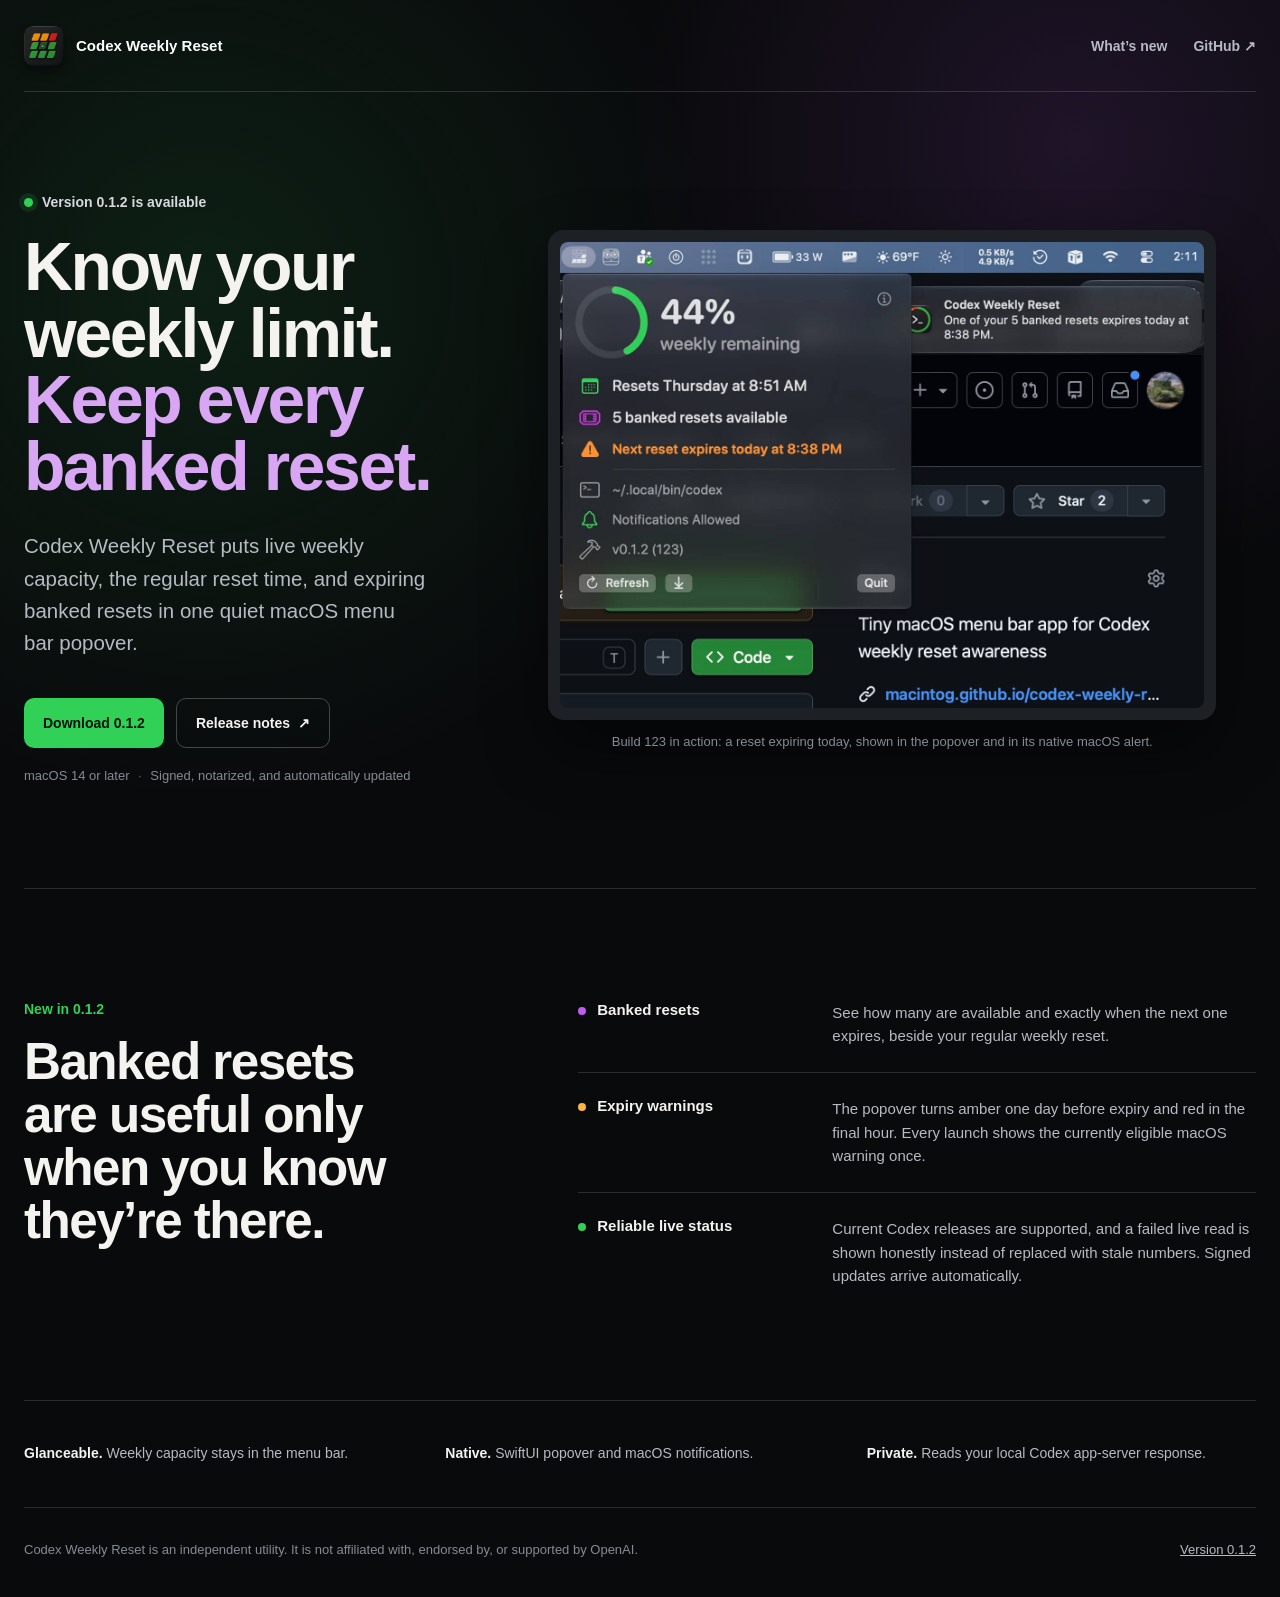
==== website/index.html @ 30fe97da "Version social preview image metadata" ====
<!doctype html>
<html lang="en">
<head>
  <meta charset="utf-8">
  <meta name="viewport" content="width=device-width, initial-scale=1">
  <meta name="color-scheme" content="dark">
  <title>Codex Weekly Reset</title>
  <meta name="description" content="A native macOS menu bar app for tracking weekly Codex capacity, banked resets, and upcoming reset expirations.">
  <link rel="canonical" href="https://macintog.github.io/codex-weekly-reset/">
  <meta property="og:title" content="Codex Weekly Reset">
  <meta property="og:description" content="See weekly Codex capacity, banked resets, and upcoming expirations without leaving the menu bar.">
  <meta property="og:type" content="website">
  <meta property="og:url" content="https://macintog.github.io/codex-weekly-reset/">
  <meta property="og:image" content="https://macintog.github.io/codex-weekly-reset/assets/codex-weekly-reset-alert.jpg?v=123">
  <meta property="og:image:secure_url" content="https://macintog.github.io/codex-weekly-reset/assets/codex-weekly-reset-alert.jpg?v=123">
  <meta property="og:image:type" content="image/jpeg">
  <meta property="og:image:width" content="1426">
  <meta property="og:image:height" content="1032">
  <meta property="og:image:alt" content="Codex Weekly Reset build 123 showing an expiring banked reset and its native macOS alert">
  <meta name="twitter:card" content="summary_large_image">
  <meta name="twitter:image" content="https://macintog.github.io/codex-weekly-reset/assets/codex-weekly-reset-alert.jpg?v=123">
  <meta name="twitter:image:alt" content="Codex Weekly Reset build 123 showing an expiring banked reset and its native macOS alert">
  <meta name="theme-color" content="#090a0c">
  <link rel="icon" href="assets/app-icon.png">
  <link rel="apple-touch-icon" href="assets/app-icon.png">
  <link rel="preload" href="assets/codex-weekly-reset-alert.jpg" as="image">
  <link rel="stylesheet" href="styles.css">
</head>
<body>
  <div class="site-shell">
    <header class="site-header">
      <a class="product-lockup" href="https://github.com/macintog/codex-weekly-reset" aria-label="Codex Weekly Reset on GitHub">
        <img src="assets/app-icon.png" width="40" height="40" alt="" class="app-icon">
        <span>Codex Weekly Reset</span>
      </a>

      <nav class="site-nav" aria-label="Site links">
        <a href="#whats-new">What’s new</a>
        <a href="https://github.com/macintog/codex-weekly-reset">GitHub <span aria-hidden="true">↗</span></a>
      </nav>
    </header>

    <main>
      <section class="hero" aria-labelledby="hero-title">
        <div class="hero-copy">
          <p class="release-line"><span class="release-dot" aria-hidden="true"></span>Version 0.1.2 is available</p>
          <h1 id="hero-title">Know your weekly limit. <span>Keep every banked reset.</span></h1>
          <p class="lede">Codex Weekly Reset puts live weekly capacity, the regular reset time, and expiring banked resets in one quiet macOS menu bar popover.</p>

          <div class="actions" aria-label="Download and release links">
            <a class="button button-primary" href="downloads/CodexWeeklyReset.zip">Download 0.1.2</a>
            <a class="button button-secondary" href="https://github.com/macintog/codex-weekly-reset/releases/tag/v0.1.2">Release notes <span aria-hidden="true">↗</span></a>
          </div>

          <p class="download-meta">macOS 14 or later <span aria-hidden="true">·</span> Signed, notarized, and automatically updated</p>
        </div>

        <figure class="hero-visual">
          <a class="preview-link" href="assets/codex-weekly-reset-alert.jpg" aria-label="Open the full-size Codex Weekly Reset launch warning screenshot">
            <div class="preview-frame">
              <img class="app-preview-image" src="assets/codex-weekly-reset-alert.jpg" width="1426" height="1032" alt="Codex Weekly Reset build 123 showing 44 percent weekly capacity, five banked resets, a reset expiring today, and its matching native macOS notification">
            </div>
          </a>
          <figcaption>Build 123 in action: a reset expiring today, shown in the popover and in its native macOS alert.</figcaption>
        </figure>
      </section>

      <section class="release-section" id="whats-new" aria-labelledby="release-title">
        <div class="release-heading">
          <p>New in 0.1.2</p>
          <h2 id="release-title">Banked resets are useful only when you know they’re there.</h2>
        </div>

        <dl class="feature-list">
          <div class="feature-row feature-row-primary">
            <dt><span class="feature-signal purple" aria-hidden="true"></span>Banked resets</dt>
            <dd>See how many are available and exactly when the next one expires, beside your regular weekly reset.</dd>
          </div>
          <div class="feature-row">
            <dt><span class="feature-signal amber" aria-hidden="true"></span>Expiry warnings</dt>
            <dd>The popover turns amber one day before expiry and red in the final hour. Every launch shows the currently eligible macOS warning once.</dd>
          </div>
          <div class="feature-row">
            <dt><span class="feature-signal green" aria-hidden="true"></span>Reliable live status</dt>
            <dd>Current Codex releases are supported, and a failed live read is shown honestly instead of replaced with stale numbers. Signed updates arrive automatically.</dd>
          </div>
        </dl>
      </section>

      <section class="confidence-row" aria-label="Product details">
        <p><strong>Glanceable.</strong> Weekly capacity stays in the menu bar.</p>
        <p><strong>Native.</strong> SwiftUI popover and macOS notifications.</p>
        <p><strong>Private.</strong> Reads your local Codex app-server response.</p>
      </section>
    </main>

    <footer class="site-footer">
      <p>Codex Weekly Reset is an independent utility. It is not affiliated with, endorsed by, or supported by OpenAI.</p>
      <a href="https://github.com/macintog/codex-weekly-reset/releases/tag/v0.1.2">Version 0.1.2</a>
    </footer>
  </div>
</body>
</html>
---- website/styles.css ----
:root {
  color-scheme: dark;
  --bg: #090a0c;
  --surface: #15171b;
  --surface-raised: #1d2025;
  --text: #f5f3ef;
  --muted: #b7bac2;
  --faint: #858a94;
  --line: rgba(255, 255, 255, 0.14);
  --line-strong: rgba(255, 255, 255, 0.24);
  --green: #31d158;
  --purple: #bf5af2;
  --amber: #ffb340;
  --red: #ff453a;
  --focus: #64d2ff;
}

* {
  box-sizing: border-box;
}

html {
  min-width: 320px;
  scroll-behavior: smooth;
  background: var(--bg);
}

body {
  min-width: 320px;
  margin: 0;
  color: var(--text);
  font-family: ui-sans-serif, -apple-system, BlinkMacSystemFont, "SF Pro Text", "Segoe UI", sans-serif;
  background:
    radial-gradient(circle at 84% 9%, rgba(191, 90, 242, 0.12), transparent 28rem),
    radial-gradient(circle at 16% 18%, rgba(49, 209, 88, 0.11), transparent 32rem),
    var(--bg);
}

a {
  color: inherit;
}

img,
svg {
  display: block;
}

.site-shell {
  width: min(1240px, calc(100% - 48px));
  margin: 0 auto;
}

.site-header {
  display: flex;
  align-items: center;
  justify-content: space-between;
  min-height: 92px;
  border-bottom: 1px solid var(--line);
}

.product-lockup {
  display: inline-flex;
  align-items: center;
  gap: 12px;
  color: #fff;
  font-size: 15px;
  font-weight: 680;
  text-decoration: none;
}

.app-icon {
  width: 40px;
  height: 40px;
  border-radius: 9px;
  box-shadow: 0 6px 8px rgba(0, 0, 0, 0.36);
}

.site-nav {
  display: flex;
  align-items: center;
  gap: 26px;
}

.site-nav a {
  color: var(--muted);
  font-size: 14px;
  font-weight: 620;
  text-decoration: none;
  transition: color 160ms ease;
}

.site-nav a:hover {
  color: var(--text);
}

.hero {
  display: grid;
  grid-template-columns: minmax(380px, 0.72fr) minmax(600px, 1.28fr);
  gap: clamp(44px, 5vw, 72px);
  align-items: center;
  min-height: 720px;
  padding: clamp(72px, 8vw, 116px) 0;
}

.hero-copy,
.hero-visual {
  min-width: 0;
}

.release-line {
  display: flex;
  align-items: center;
  gap: 9px;
  width: fit-content;
  margin: 0 0 24px;
  color: #d8d9de;
  font-size: 14px;
  font-weight: 650;
}

.release-dot {
  width: 9px;
  height: 9px;
  border-radius: 50%;
  background: var(--green);
  box-shadow: 0 0 0 5px rgba(49, 209, 88, 0.12);
}

h1,
h2 {
  text-wrap: balance;
}

h1 {
  max-width: 650px;
  margin: 0;
  font-size: clamp(3.25rem, 5.3vw, 4.8rem);
  line-height: 0.98;
  font-weight: 790;
  letter-spacing: -0.035em;
}

h1 span {
  color: #d8a6f3;
}

.lede {
  max-width: 620px;
  margin: 30px 0 0;
  color: var(--muted);
  font-size: clamp(1.08rem, 2vw, 1.28rem);
  line-height: 1.58;
  text-wrap: pretty;
}

.actions {
  display: flex;
  flex-wrap: wrap;
  gap: 12px;
  margin-top: 38px;
}

.button {
  display: inline-flex;
  align-items: center;
  justify-content: center;
  gap: 8px;
  min-height: 50px;
  padding: 0 19px;
  border-radius: 10px;
  font-size: 14px;
  font-weight: 740;
  text-decoration: none;
  transition: transform 160ms ease, background-color 160ms ease, border-color 160ms ease;
}

.button:hover {
  transform: translateY(-1px);
}

.button-primary {
  color: #061108;
  background: var(--green);
}

.button-primary:hover {
  background: #46dd69;
}

.button-secondary {
  border: 1px solid var(--line-strong);
  color: var(--text);
  background: transparent;
}

.button-secondary:hover {
  border-color: rgba(255, 255, 255, 0.4);
  background: rgba(255, 255, 255, 0.05);
}

.download-meta {
  margin: 18px 0 0;
  color: var(--faint);
  font-size: 13px;
  line-height: 1.5;
}

.download-meta span {
  margin: 0 5px;
  color: #5f646e;
}

.preview-frame {
  overflow: hidden;
  padding: 12px;
  border-radius: 16px;
  background: var(--surface-raised);
  box-shadow: 0 30px 64px rgba(0, 0, 0, 0.46);
}

.preview-link {
  display: block;
  border-radius: 16px;
  text-decoration: none;
}

.app-preview-image {
  width: 100%;
  height: auto;
  border-radius: 8px;
}

figcaption {
  margin-top: 14px;
  color: var(--faint);
  font-size: 13px;
  text-align: center;
}

.release-section {
  display: grid;
  grid-template-columns: minmax(280px, 0.8fr) minmax(460px, 1.2fr);
  gap: clamp(48px, 8vw, 104px);
  padding: clamp(72px, 9vw, 112px) 0;
  border-top: 1px solid var(--line);
  border-bottom: 1px solid var(--line);
}

.release-heading p {
  margin: 0 0 18px;
  color: var(--green);
  font-size: 14px;
  font-weight: 700;
}

.release-heading h2 {
  max-width: 480px;
  margin: 0;
  font-size: clamp(2.15rem, 4vw, 3.5rem);
  line-height: 1.04;
  letter-spacing: -0.03em;
}

.feature-list {
  margin: 0;
}

.feature-row {
  display: grid;
  grid-template-columns: minmax(150px, 0.7fr) minmax(260px, 1.3fr);
  gap: 26px;
  padding: 24px 0;
  border-top: 1px solid var(--line);
}

.feature-row:first-child {
  padding-top: 0;
  border-top: 0;
}

.feature-row:last-child {
  padding-bottom: 0;
}

.feature-row dt {
  display: flex;
  gap: 11px;
  align-items: baseline;
  color: var(--text);
  font-size: 15px;
  font-weight: 720;
}

.feature-row dd {
  margin: 0;
  color: var(--muted);
  font-size: 15px;
  line-height: 1.58;
  text-wrap: pretty;
}

.feature-signal {
  width: 8px;
  height: 8px;
  border-radius: 50%;
  flex: 0 0 auto;
}

.feature-signal.purple {
  background: var(--purple);
}

.feature-signal.amber {
  background: var(--amber);
}

.feature-signal.green {
  background: var(--green);
}

.confidence-row {
  display: grid;
  grid-template-columns: repeat(3, 1fr);
  gap: 32px;
  padding: 42px 0;
}

.confidence-row p {
  margin: 0;
  color: var(--muted);
  font-size: 14px;
  line-height: 1.55;
}

.confidence-row strong {
  color: var(--text);
}

.site-footer {
  display: flex;
  justify-content: space-between;
  gap: 36px;
  padding: 32px 0 38px;
  border-top: 1px solid var(--line);
  color: var(--faint);
  font-size: 13px;
  line-height: 1.5;
}

.site-footer p {
  max-width: 680px;
  margin: 0;
}

.site-footer a {
  color: var(--muted);
  white-space: nowrap;
}

.button:focus-visible,
.preview-link:focus-visible,
.site-nav a:focus-visible,
.product-lockup:focus-visible,
.site-footer a:focus-visible {
  outline: 2px solid var(--focus);
  outline-offset: 4px;
}

@media (max-width: 1080px) {
  .hero {
    grid-template-columns: 1fr;
    min-height: auto;
  }

  .hero-copy {
    max-width: 760px;
  }

  .hero-visual {
    max-width: 920px;
  }

  .release-section {
    grid-template-columns: 1fr;
  }

  .release-heading h2 {
    max-width: 680px;
  }
}

@media (max-width: 640px) {
  .site-shell {
    width: min(100% - 30px, 1240px);
  }

  .site-header {
    min-height: 76px;
  }

  .site-nav {
    gap: 16px;
  }

  .site-nav a:first-child {
    display: none;
  }

  .product-lockup span {
    position: absolute;
    width: 1px;
    height: 1px;
    overflow: hidden;
    clip-path: inset(50%);
    white-space: nowrap;
  }

  .hero {
    gap: 46px;
    padding: 64px 0 72px;
  }

  h1 {
    font-size: clamp(2.9rem, 14vw, 4rem);
  }

  .actions {
    display: grid;
  }

  .button {
    width: 100%;
  }

  .download-meta span {
    margin: 0 2px;
  }

  .preview-frame {
    padding: 7px;
    border-radius: 12px;
  }

  .release-section {
    gap: 44px;
    padding: 72px 0;
  }

  .feature-row {
    grid-template-columns: 1fr;
    gap: 10px;
  }

  .confidence-row {
    grid-template-columns: 1fr;
    gap: 18px;
  }

  .site-footer {
    display: grid;
    gap: 16px;
  }
}

@media (prefers-reduced-motion: reduce) {
  html {
    scroll-behavior: auto;
  }

  .button,
  .site-nav a {
    transition: none;
  }
}
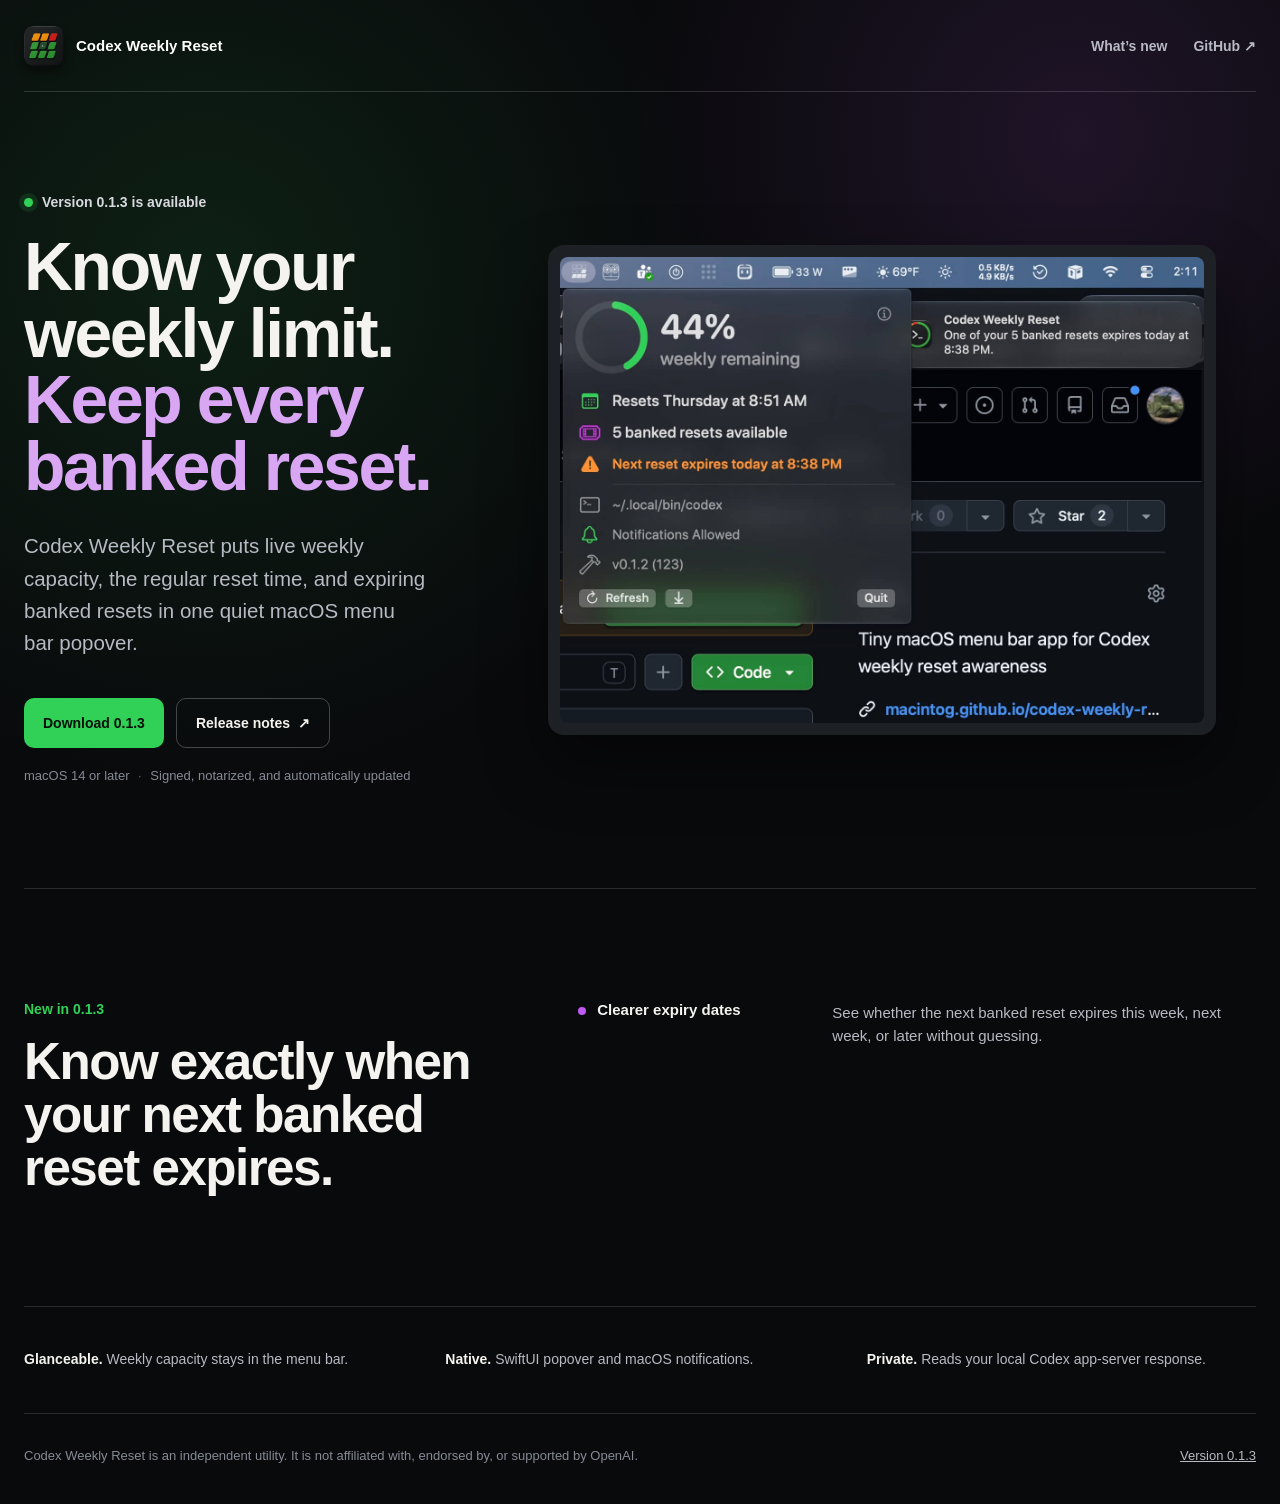
==== commit 16e75975: "Release Codex Weekly Reset 0.1.3 Summary: - clarify banked reset expiry dates across this week, next" ====
--- a/website/index.html
+++ b/website/index.html
@@ -43,13 +43,13 @@
     <main>
       <section class="hero" aria-labelledby="hero-title">
         <div class="hero-copy">
-          <p class="release-line"><span class="release-dot" aria-hidden="true"></span>Version 0.1.2 is available</p>
+          <p class="release-line"><span class="release-dot" aria-hidden="true"></span>Version 0.1.3 is available</p>
           <h1 id="hero-title">Know your weekly limit. <span>Keep every banked reset.</span></h1>
           <p class="lede">Codex Weekly Reset puts live weekly capacity, the regular reset time, and expiring banked resets in one quiet macOS menu bar popover.</p>
 
           <div class="actions" aria-label="Download and release links">
-            <a class="button button-primary" href="downloads/CodexWeeklyReset.zip">Download 0.1.2</a>
-            <a class="button button-secondary" href="https://github.com/macintog/codex-weekly-reset/releases/tag/v0.1.2">Release notes <span aria-hidden="true">↗</span></a>
+            <a class="button button-primary" href="downloads/CodexWeeklyReset.zip">Download 0.1.3</a>
+            <a class="button button-secondary" href="https://github.com/macintog/codex-weekly-reset/releases/tag/v0.1.3">Release notes <span aria-hidden="true">↗</span></a>
           </div>
 
           <p class="download-meta">macOS 14 or later <span aria-hidden="true">·</span> Signed, notarized, and automatically updated</p>
@@ -61,28 +61,19 @@
               <img class="app-preview-image" src="assets/codex-weekly-reset-alert.jpg" width="1426" height="1032" alt="Codex Weekly Reset build 123 showing 44 percent weekly capacity, five banked resets, a reset expiring today, and its matching native macOS notification">
             </div>
           </a>
-          <figcaption>Build 123 in action: a reset expiring today, shown in the popover and in its native macOS alert.</figcaption>
         </figure>
       </section>
 
       <section class="release-section" id="whats-new" aria-labelledby="release-title">
         <div class="release-heading">
-          <p>New in 0.1.2</p>
-          <h2 id="release-title">Banked resets are useful only when you know they’re there.</h2>
+          <p>New in 0.1.3</p>
+          <h2 id="release-title">Know exactly when your next banked reset expires.</h2>
         </div>
 
         <dl class="feature-list">
           <div class="feature-row feature-row-primary">
-            <dt><span class="feature-signal purple" aria-hidden="true"></span>Banked resets</dt>
-            <dd>See how many are available and exactly when the next one expires, beside your regular weekly reset.</dd>
-          </div>
-          <div class="feature-row">
-            <dt><span class="feature-signal amber" aria-hidden="true"></span>Expiry warnings</dt>
-            <dd>The popover turns amber one day before expiry and red in the final hour. Every launch shows the currently eligible macOS warning once.</dd>
-          </div>
-          <div class="feature-row">
-            <dt><span class="feature-signal green" aria-hidden="true"></span>Reliable live status</dt>
-            <dd>Current Codex releases are supported, and a failed live read is shown honestly instead of replaced with stale numbers. Signed updates arrive automatically.</dd>
+            <dt><span class="feature-signal purple" aria-hidden="true"></span>Clearer expiry dates</dt>
+            <dd>See whether the next banked reset expires this week, next week, or later without guessing.</dd>
           </div>
         </dl>
       </section>
@@ -96,7 +87,7 @@
 
     <footer class="site-footer">
       <p>Codex Weekly Reset is an independent utility. It is not affiliated with, endorsed by, or supported by OpenAI.</p>
-      <a href="https://github.com/macintog/codex-weekly-reset/releases/tag/v0.1.2">Version 0.1.2</a>
+      <a href="https://github.com/macintog/codex-weekly-reset/releases/tag/v0.1.3">Version 0.1.3</a>
     </footer>
   </div>
 </body>
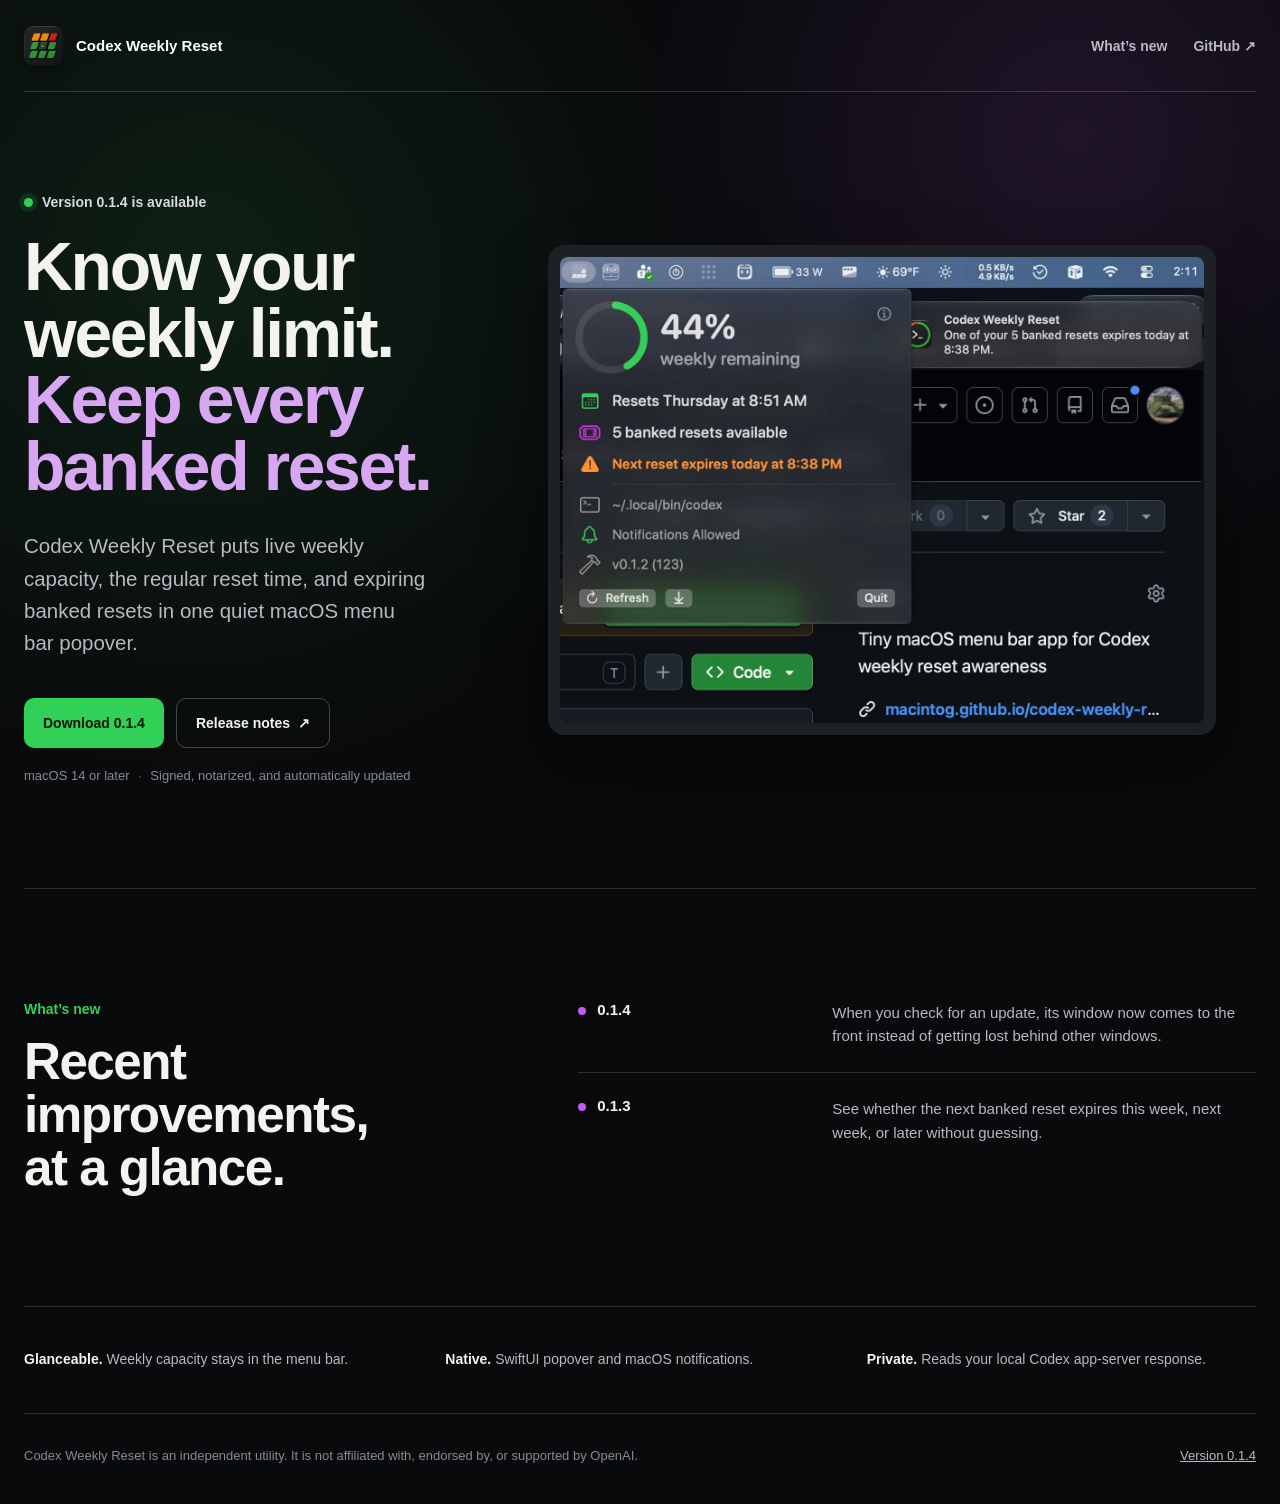
==== commit 68db6772: "Release Codex Weekly Reset 0.1.4 Summary: - bring manually requested update windows to the foregroun" ====
--- a/website/index.html
+++ b/website/index.html
@@ -43,13 +43,13 @@
     <main>
       <section class="hero" aria-labelledby="hero-title">
         <div class="hero-copy">
-          <p class="release-line"><span class="release-dot" aria-hidden="true"></span>Version 0.1.3 is available</p>
+          <p class="release-line"><span class="release-dot" aria-hidden="true"></span>Version 0.1.4 is available</p>
           <h1 id="hero-title">Know your weekly limit. <span>Keep every banked reset.</span></h1>
           <p class="lede">Codex Weekly Reset puts live weekly capacity, the regular reset time, and expiring banked resets in one quiet macOS menu bar popover.</p>
 
           <div class="actions" aria-label="Download and release links">
-            <a class="button button-primary" href="downloads/CodexWeeklyReset.zip">Download 0.1.3</a>
-            <a class="button button-secondary" href="https://github.com/macintog/codex-weekly-reset/releases/tag/v0.1.3">Release notes <span aria-hidden="true">↗</span></a>
+            <a class="button button-primary" href="downloads/CodexWeeklyReset.zip">Download 0.1.4</a>
+            <a class="button button-secondary" href="https://github.com/macintog/codex-weekly-reset/releases/tag/v0.1.4">Release notes <span aria-hidden="true">↗</span></a>
           </div>
 
           <p class="download-meta">macOS 14 or later <span aria-hidden="true">·</span> Signed, notarized, and automatically updated</p>
@@ -66,13 +66,17 @@
 
       <section class="release-section" id="whats-new" aria-labelledby="release-title">
         <div class="release-heading">
-          <p>New in 0.1.3</p>
-          <h2 id="release-title">Know exactly when your next banked reset expires.</h2>
+          <p>What’s new</p>
+          <h2 id="release-title">Recent improvements, at a glance.</h2>
         </div>
 
         <dl class="feature-list">
           <div class="feature-row feature-row-primary">
-            <dt><span class="feature-signal purple" aria-hidden="true"></span>Clearer expiry dates</dt>
+            <dt><span class="feature-signal purple" aria-hidden="true"></span>0.1.4</dt>
+            <dd>When you check for an update, its window now comes to the front instead of getting lost behind other windows.</dd>
+          </div>
+          <div class="feature-row">
+            <dt><span class="feature-signal purple" aria-hidden="true"></span>0.1.3</dt>
             <dd>See whether the next banked reset expires this week, next week, or later without guessing.</dd>
           </div>
         </dl>
@@ -87,7 +91,7 @@
 
     <footer class="site-footer">
       <p>Codex Weekly Reset is an independent utility. It is not affiliated with, endorsed by, or supported by OpenAI.</p>
-      <a href="https://github.com/macintog/codex-weekly-reset/releases/tag/v0.1.3">Version 0.1.3</a>
+      <a href="https://github.com/macintog/codex-weekly-reset/releases/tag/v0.1.4">Version 0.1.4</a>
     </footer>
   </div>
 </body>
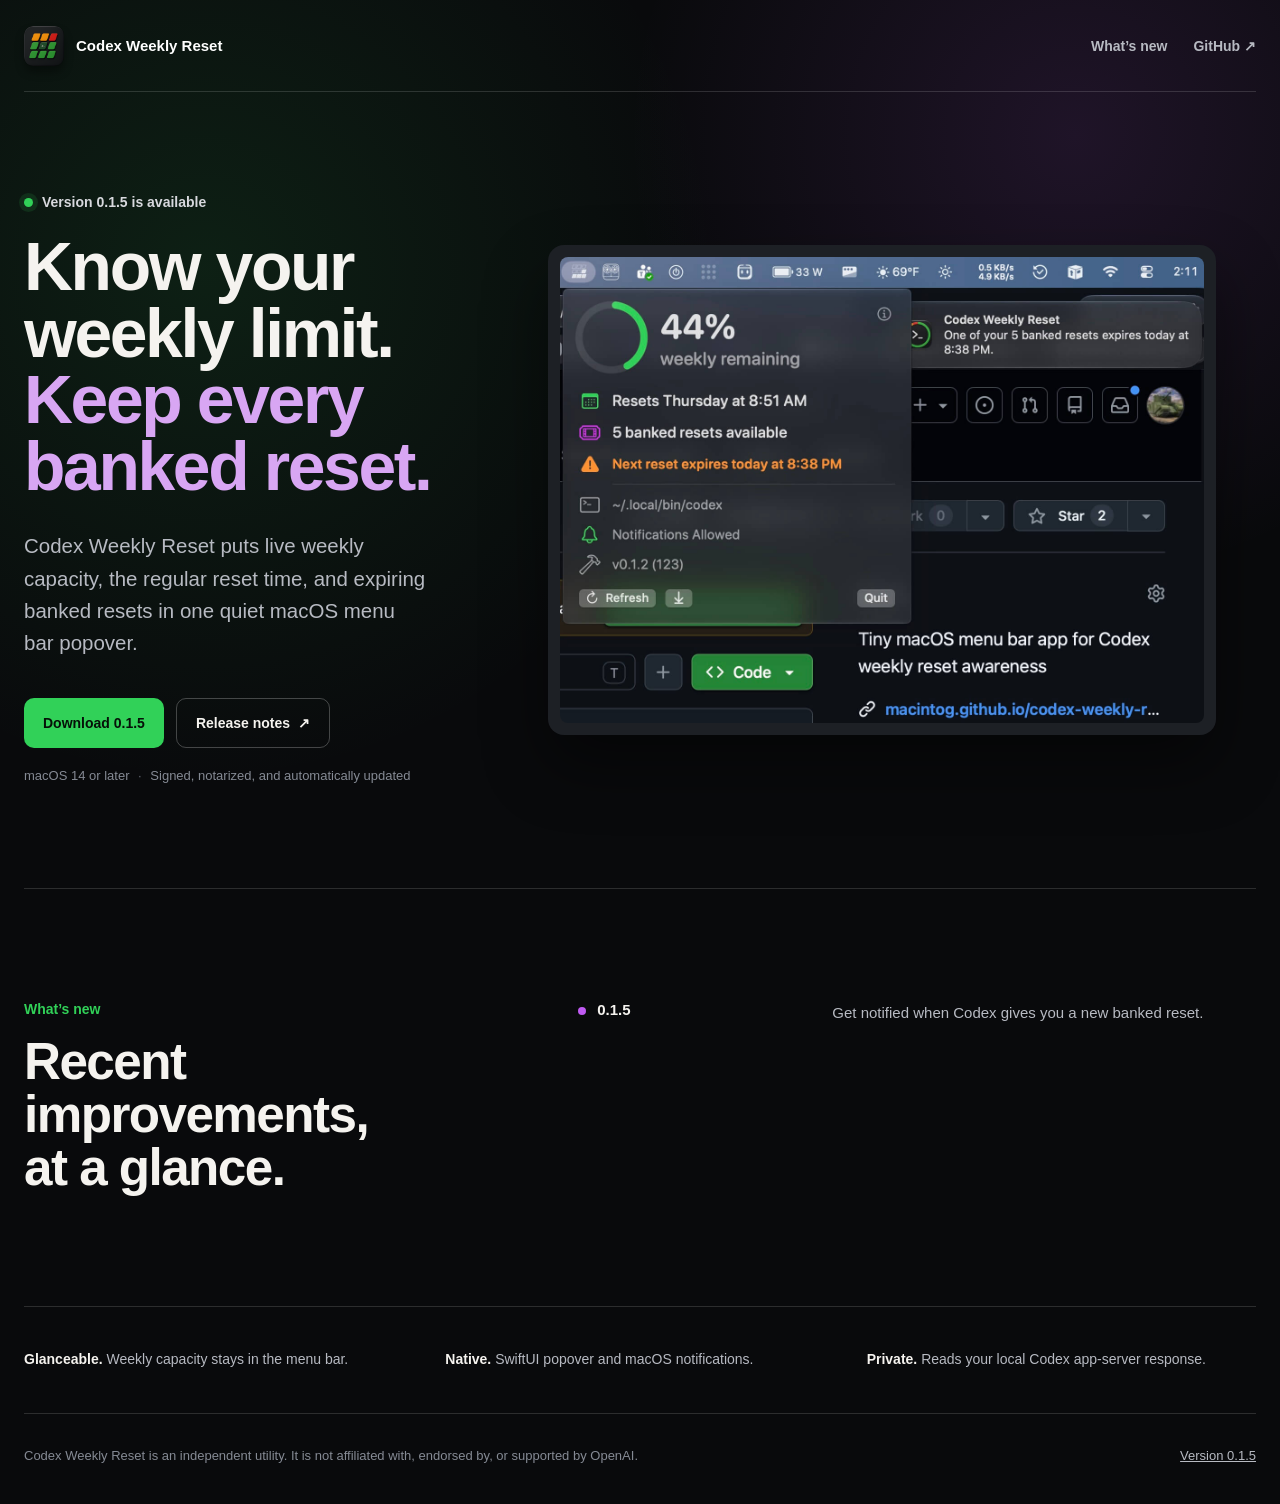
==== commit 8b088f76: "0.1.5: Notify when Codex gives you a new reset Summary: - Notify once when Codex makes a new banked " ====
--- a/website/index.html
+++ b/website/index.html
@@ -43,13 +43,13 @@
     <main>
       <section class="hero" aria-labelledby="hero-title">
         <div class="hero-copy">
-          <p class="release-line"><span class="release-dot" aria-hidden="true"></span>Version 0.1.4 is available</p>
+          <p class="release-line"><span class="release-dot" aria-hidden="true"></span>Version 0.1.5 is available</p>
           <h1 id="hero-title">Know your weekly limit. <span>Keep every banked reset.</span></h1>
           <p class="lede">Codex Weekly Reset puts live weekly capacity, the regular reset time, and expiring banked resets in one quiet macOS menu bar popover.</p>
 
           <div class="actions" aria-label="Download and release links">
-            <a class="button button-primary" href="downloads/CodexWeeklyReset.zip">Download 0.1.4</a>
-            <a class="button button-secondary" href="https://github.com/macintog/codex-weekly-reset/releases/tag/v0.1.4">Release notes <span aria-hidden="true">↗</span></a>
+            <a class="button button-primary" href="downloads/CodexWeeklyReset.zip">Download 0.1.5</a>
+            <a class="button button-secondary" href="https://github.com/macintog/codex-weekly-reset/releases/tag/v0.1.5">Release notes <span aria-hidden="true">↗</span></a>
           </div>
 
           <p class="download-meta">macOS 14 or later <span aria-hidden="true">·</span> Signed, notarized, and automatically updated</p>
@@ -72,12 +72,8 @@
 
         <dl class="feature-list">
           <div class="feature-row feature-row-primary">
-            <dt><span class="feature-signal purple" aria-hidden="true"></span>0.1.4</dt>
-            <dd>When you check for an update, its window now comes to the front instead of getting lost behind other windows.</dd>
-          </div>
-          <div class="feature-row">
-            <dt><span class="feature-signal purple" aria-hidden="true"></span>0.1.3</dt>
-            <dd>See whether the next banked reset expires this week, next week, or later without guessing.</dd>
+            <dt><span class="feature-signal purple" aria-hidden="true"></span>0.1.5</dt>
+            <dd>Get notified when Codex gives you a new banked reset.</dd>
           </div>
         </dl>
       </section>
@@ -91,7 +87,7 @@
 
     <footer class="site-footer">
       <p>Codex Weekly Reset is an independent utility. It is not affiliated with, endorsed by, or supported by OpenAI.</p>
-      <a href="https://github.com/macintog/codex-weekly-reset/releases/tag/v0.1.4">Version 0.1.4</a>
+      <a href="https://github.com/macintog/codex-weekly-reset/releases/tag/v0.1.5">Version 0.1.5</a>
     </footer>
   </div>
 </body>
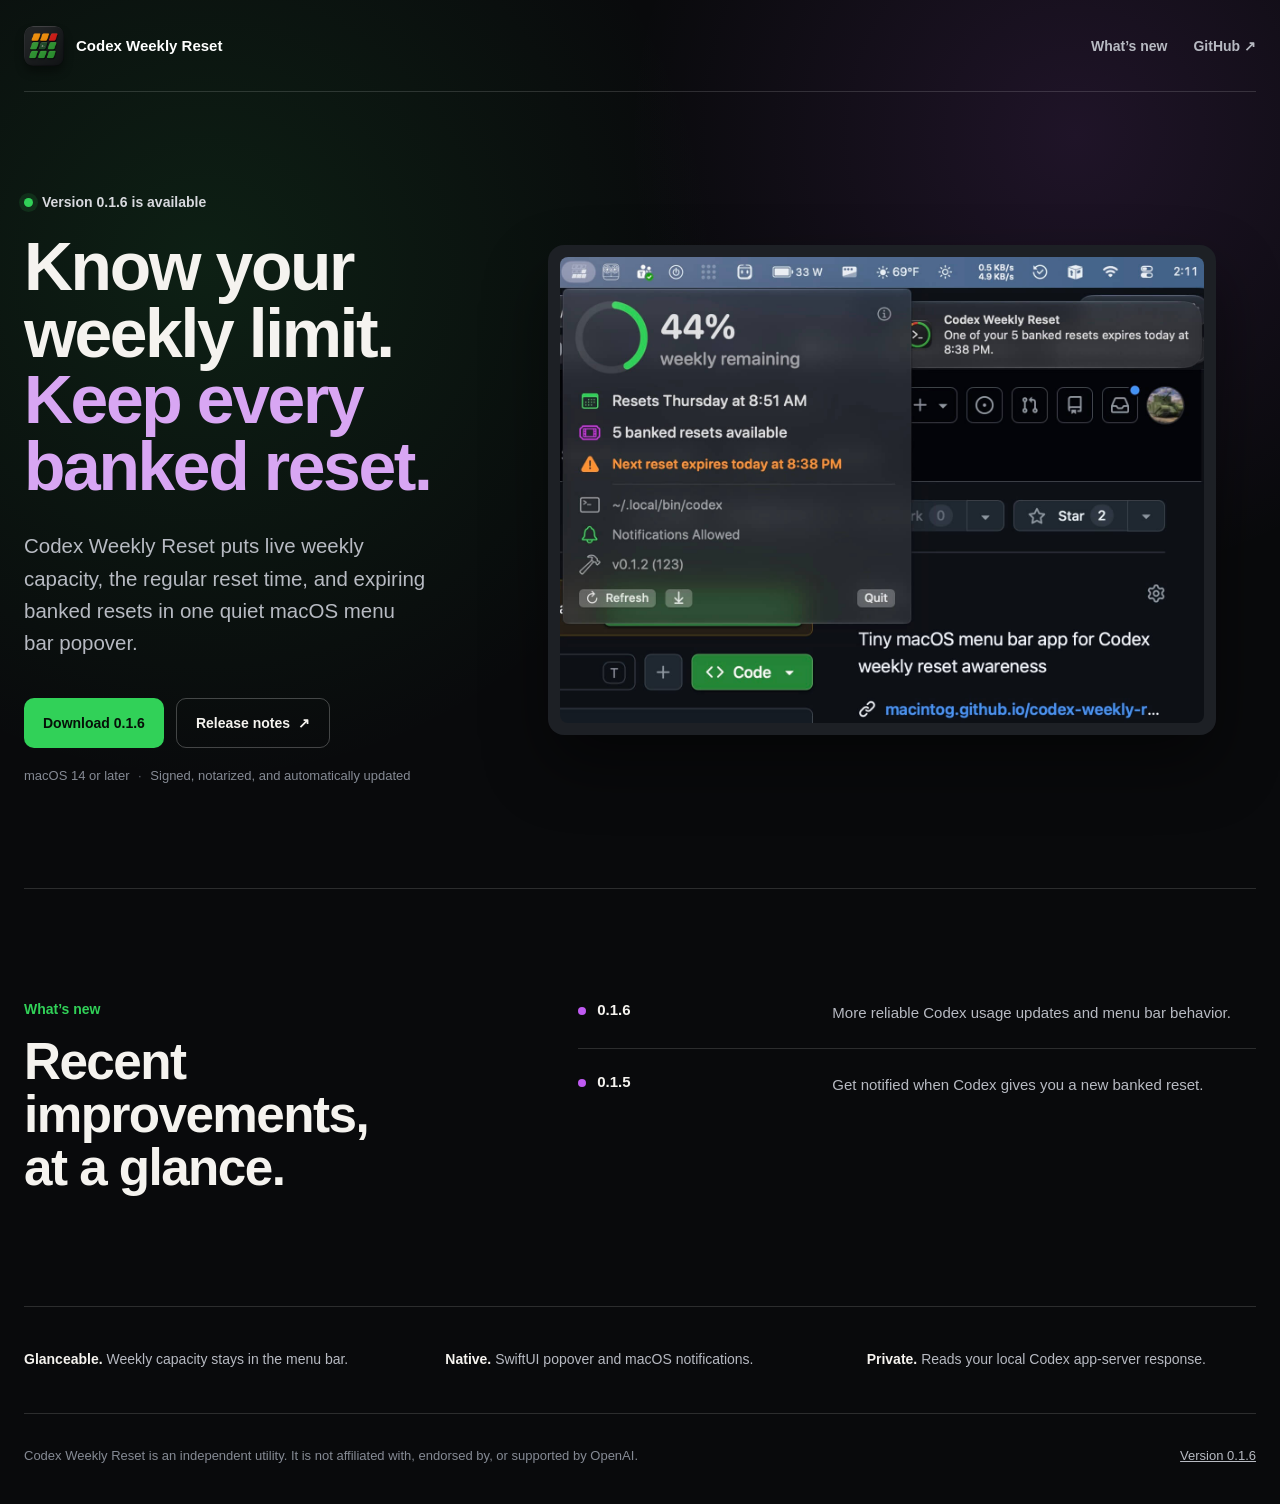
==== commit 72869fab: "0.1.6: Improve usage updates and menu bar reliability Improve popover positioning and keep Codex usa" ====
--- a/website/index.html
+++ b/website/index.html
@@ -43,13 +43,13 @@
     <main>
       <section class="hero" aria-labelledby="hero-title">
         <div class="hero-copy">
-          <p class="release-line"><span class="release-dot" aria-hidden="true"></span>Version 0.1.5 is available</p>
+          <p class="release-line"><span class="release-dot" aria-hidden="true"></span>Version 0.1.6 is available</p>
           <h1 id="hero-title">Know your weekly limit. <span>Keep every banked reset.</span></h1>
           <p class="lede">Codex Weekly Reset puts live weekly capacity, the regular reset time, and expiring banked resets in one quiet macOS menu bar popover.</p>
 
           <div class="actions" aria-label="Download and release links">
-            <a class="button button-primary" href="downloads/CodexWeeklyReset.zip">Download 0.1.5</a>
-            <a class="button button-secondary" href="https://github.com/macintog/codex-weekly-reset/releases/tag/v0.1.5">Release notes <span aria-hidden="true">↗</span></a>
+            <a class="button button-primary" href="downloads/CodexWeeklyReset.zip">Download 0.1.6</a>
+            <a class="button button-secondary" href="https://github.com/macintog/codex-weekly-reset/releases/tag/v0.1.6">Release notes <span aria-hidden="true">↗</span></a>
           </div>
 
           <p class="download-meta">macOS 14 or later <span aria-hidden="true">·</span> Signed, notarized, and automatically updated</p>
@@ -72,6 +72,10 @@
 
         <dl class="feature-list">
           <div class="feature-row feature-row-primary">
+            <dt><span class="feature-signal purple" aria-hidden="true"></span>0.1.6</dt>
+            <dd>More reliable Codex usage updates and menu bar behavior.</dd>
+          </div>
+          <div class="feature-row">
             <dt><span class="feature-signal purple" aria-hidden="true"></span>0.1.5</dt>
             <dd>Get notified when Codex gives you a new banked reset.</dd>
           </div>
@@ -87,7 +91,7 @@
 
     <footer class="site-footer">
       <p>Codex Weekly Reset is an independent utility. It is not affiliated with, endorsed by, or supported by OpenAI.</p>
-      <a href="https://github.com/macintog/codex-weekly-reset/releases/tag/v0.1.5">Version 0.1.5</a>
+      <a href="https://github.com/macintog/codex-weekly-reset/releases/tag/v0.1.6">Version 0.1.6</a>
     </footer>
   </div>
 </body>
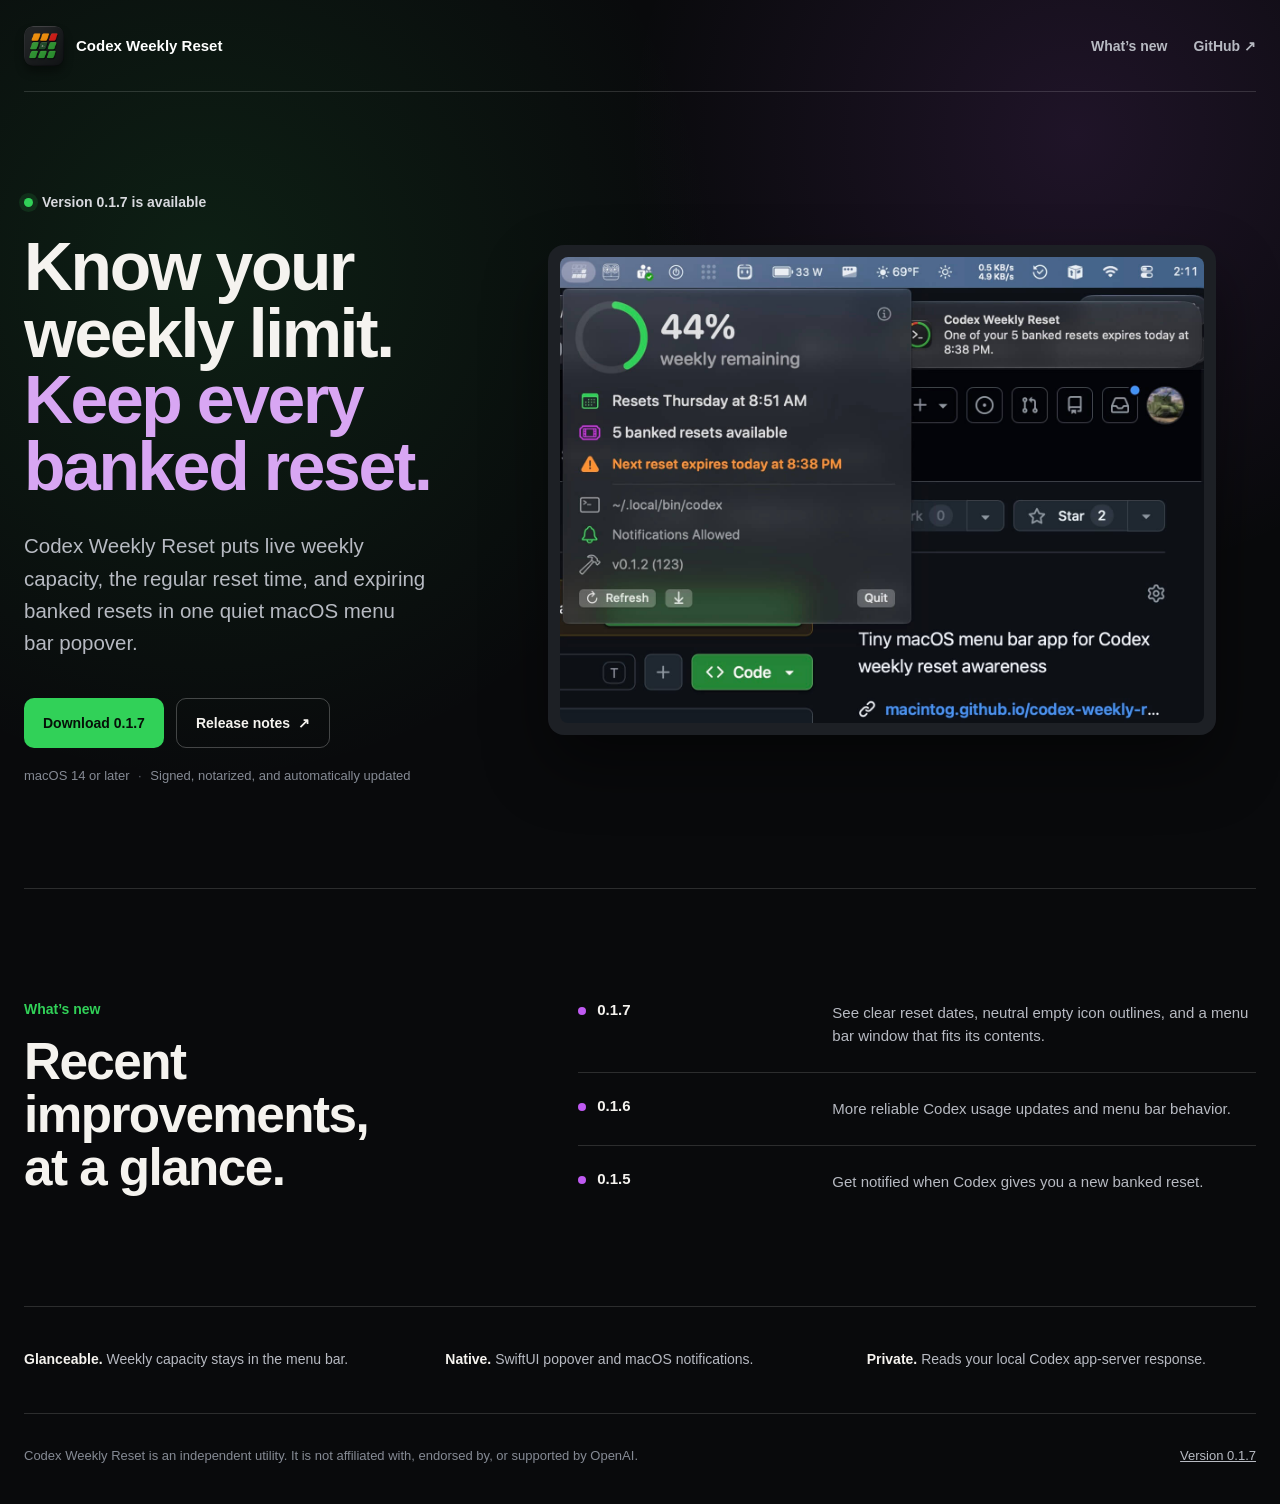
==== commit e3568685: "0.1.7: Clarify reset dates and fit the menu bar window Show explicit reset dates when relative wordi" ====
--- a/website/index.html
+++ b/website/index.html
@@ -43,13 +43,13 @@
     <main>
       <section class="hero" aria-labelledby="hero-title">
         <div class="hero-copy">
-          <p class="release-line"><span class="release-dot" aria-hidden="true"></span>Version 0.1.6 is available</p>
+          <p class="release-line"><span class="release-dot" aria-hidden="true"></span>Version 0.1.7 is available</p>
           <h1 id="hero-title">Know your weekly limit. <span>Keep every banked reset.</span></h1>
           <p class="lede">Codex Weekly Reset puts live weekly capacity, the regular reset time, and expiring banked resets in one quiet macOS menu bar popover.</p>
 
           <div class="actions" aria-label="Download and release links">
-            <a class="button button-primary" href="downloads/CodexWeeklyReset.zip">Download 0.1.6</a>
-            <a class="button button-secondary" href="https://github.com/macintog/codex-weekly-reset/releases/tag/v0.1.6">Release notes <span aria-hidden="true">↗</span></a>
+            <a class="button button-primary" href="downloads/CodexWeeklyReset.zip">Download 0.1.7</a>
+            <a class="button button-secondary" href="https://github.com/macintog/codex-weekly-reset/releases/tag/v0.1.7">Release notes <span aria-hidden="true">↗</span></a>
           </div>
 
           <p class="download-meta">macOS 14 or later <span aria-hidden="true">·</span> Signed, notarized, and automatically updated</p>
@@ -72,6 +72,10 @@
 
         <dl class="feature-list">
           <div class="feature-row feature-row-primary">
+            <dt><span class="feature-signal purple" aria-hidden="true"></span>0.1.7</dt>
+            <dd>See clear reset dates, neutral empty icon outlines, and a menu bar window that fits its contents.</dd>
+          </div>
+          <div class="feature-row">
             <dt><span class="feature-signal purple" aria-hidden="true"></span>0.1.6</dt>
             <dd>More reliable Codex usage updates and menu bar behavior.</dd>
           </div>
@@ -91,7 +95,7 @@
 
     <footer class="site-footer">
       <p>Codex Weekly Reset is an independent utility. It is not affiliated with, endorsed by, or supported by OpenAI.</p>
-      <a href="https://github.com/macintog/codex-weekly-reset/releases/tag/v0.1.6">Version 0.1.6</a>
+      <a href="https://github.com/macintog/codex-weekly-reset/releases/tag/v0.1.7">Version 0.1.7</a>
     </footer>
   </div>
 </body>
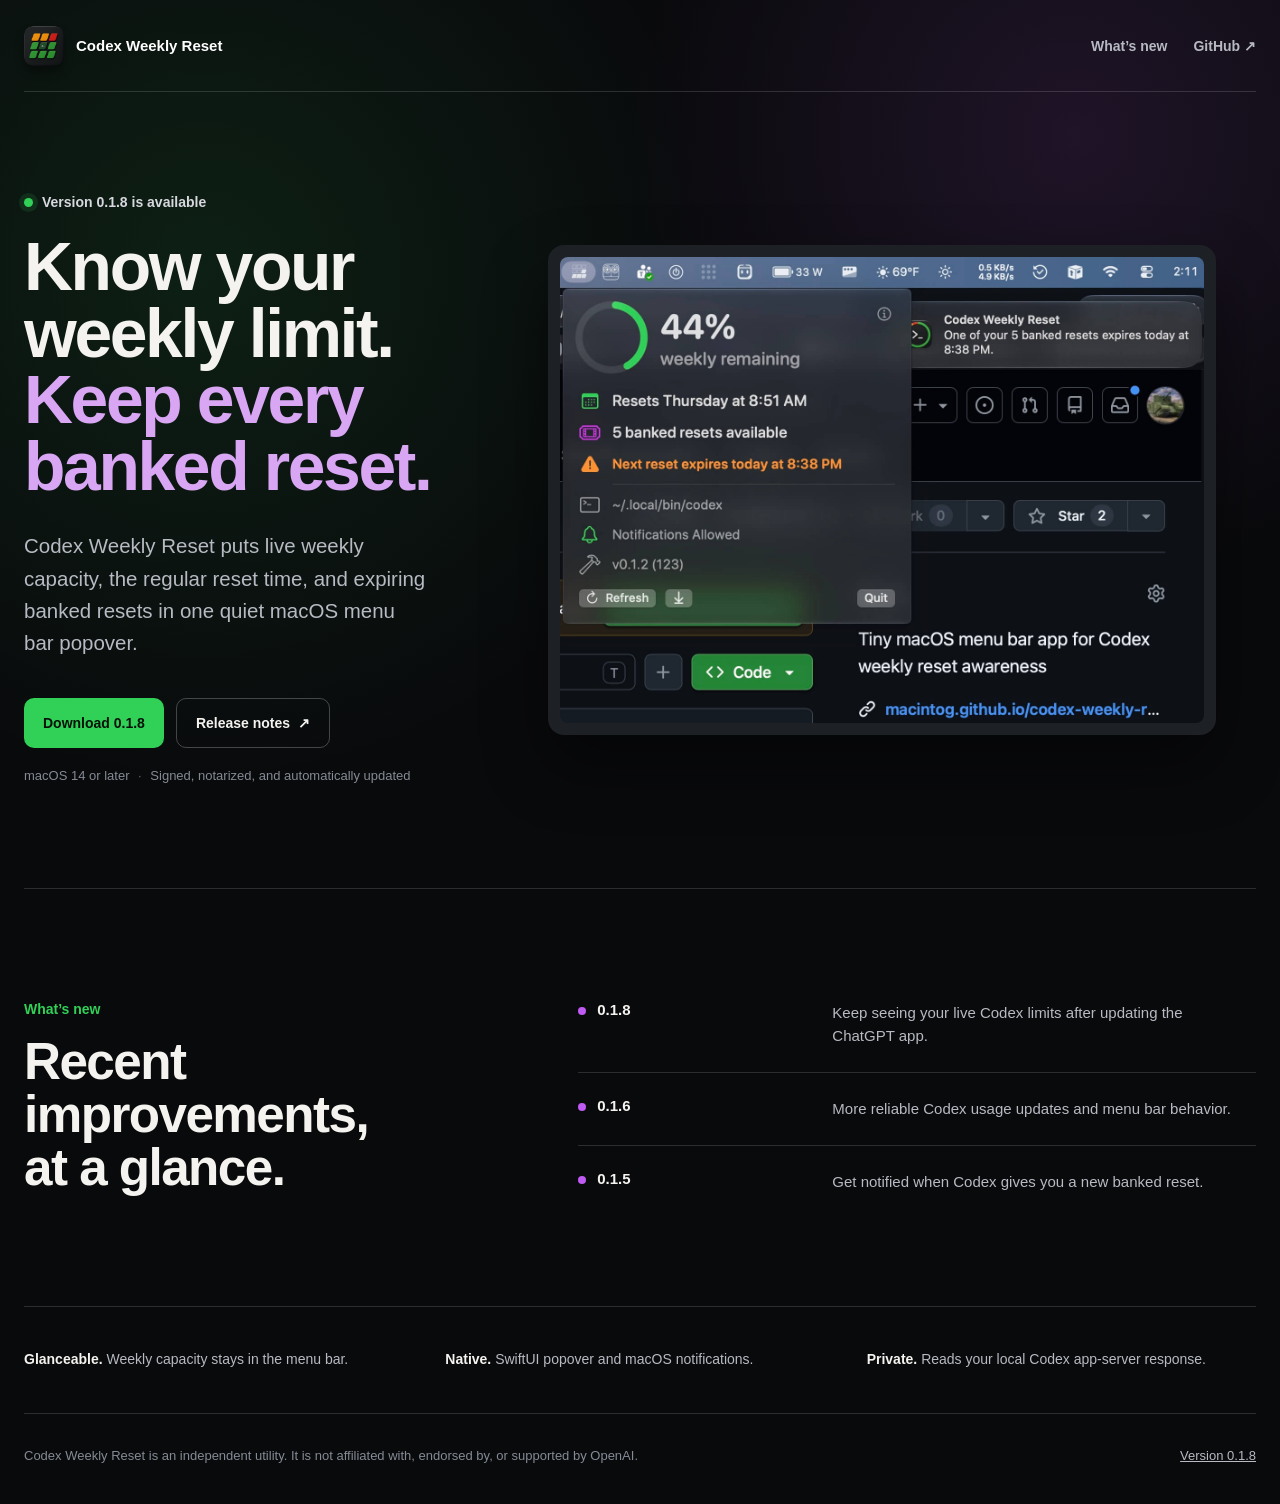
==== commit 53b06230: "0.1.8: Restore live limits after the ChatGPT app update Prefer the current Codex command bundled wit" ====
--- a/website/index.html
+++ b/website/index.html
@@ -43,13 +43,13 @@
     <main>
       <section class="hero" aria-labelledby="hero-title">
         <div class="hero-copy">
-          <p class="release-line"><span class="release-dot" aria-hidden="true"></span>Version 0.1.7 is available</p>
+          <p class="release-line"><span class="release-dot" aria-hidden="true"></span>Version 0.1.8 is available</p>
           <h1 id="hero-title">Know your weekly limit. <span>Keep every banked reset.</span></h1>
           <p class="lede">Codex Weekly Reset puts live weekly capacity, the regular reset time, and expiring banked resets in one quiet macOS menu bar popover.</p>
 
           <div class="actions" aria-label="Download and release links">
-            <a class="button button-primary" href="downloads/CodexWeeklyReset.zip">Download 0.1.7</a>
-            <a class="button button-secondary" href="https://github.com/macintog/codex-weekly-reset/releases/tag/v0.1.7">Release notes <span aria-hidden="true">↗</span></a>
+            <a class="button button-primary" href="downloads/CodexWeeklyReset.zip">Download 0.1.8</a>
+            <a class="button button-secondary" href="https://github.com/macintog/codex-weekly-reset/releases/tag/v0.1.8">Release notes <span aria-hidden="true">↗</span></a>
           </div>
 
           <p class="download-meta">macOS 14 or later <span aria-hidden="true">·</span> Signed, notarized, and automatically updated</p>
@@ -72,8 +72,8 @@
 
         <dl class="feature-list">
           <div class="feature-row feature-row-primary">
-            <dt><span class="feature-signal purple" aria-hidden="true"></span>0.1.7</dt>
-            <dd>See clear reset dates, neutral empty icon outlines, and a menu bar window that fits its contents.</dd>
+            <dt><span class="feature-signal purple" aria-hidden="true"></span>0.1.8</dt>
+            <dd>Keep seeing your live Codex limits after updating the ChatGPT app.</dd>
           </div>
           <div class="feature-row">
             <dt><span class="feature-signal purple" aria-hidden="true"></span>0.1.6</dt>
@@ -95,7 +95,7 @@
 
     <footer class="site-footer">
       <p>Codex Weekly Reset is an independent utility. It is not affiliated with, endorsed by, or supported by OpenAI.</p>
-      <a href="https://github.com/macintog/codex-weekly-reset/releases/tag/v0.1.7">Version 0.1.7</a>
+      <a href="https://github.com/macintog/codex-weekly-reset/releases/tag/v0.1.8">Version 0.1.8</a>
     </footer>
   </div>
 </body>
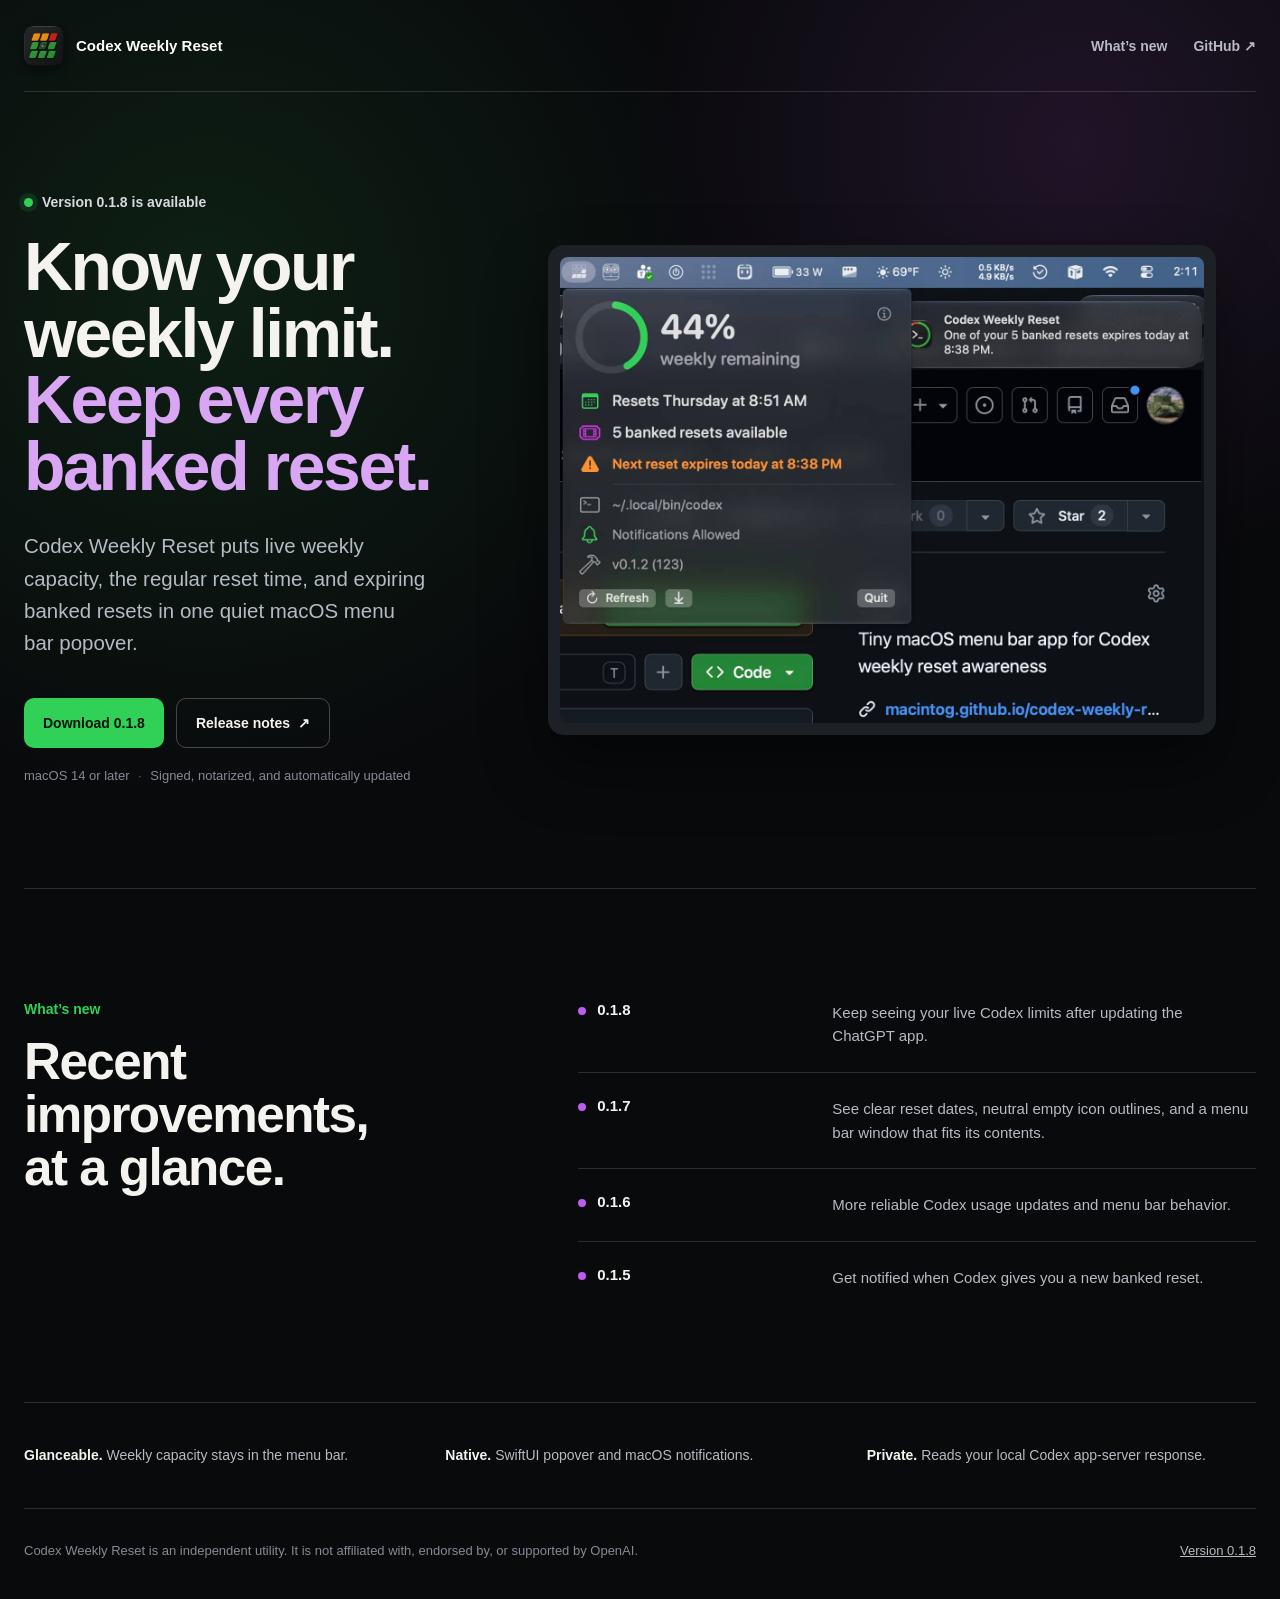
==== commit 4a39560c: "0.1.8: Restore live limits after the ChatGPT app update Prefer the current Codex command bundled wit" ====
--- a/website/index.html
+++ b/website/index.html
@@ -76,6 +76,10 @@
             <dd>Keep seeing your live Codex limits after updating the ChatGPT app.</dd>
           </div>
           <div class="feature-row">
+            <dt><span class="feature-signal purple" aria-hidden="true"></span>0.1.7</dt>
+            <dd>See clear reset dates, neutral empty icon outlines, and a menu bar window that fits its contents.</dd>
+          </div>
+          <div class="feature-row">
             <dt><span class="feature-signal purple" aria-hidden="true"></span>0.1.6</dt>
             <dd>More reliable Codex usage updates and menu bar behavior.</dd>
           </div>
